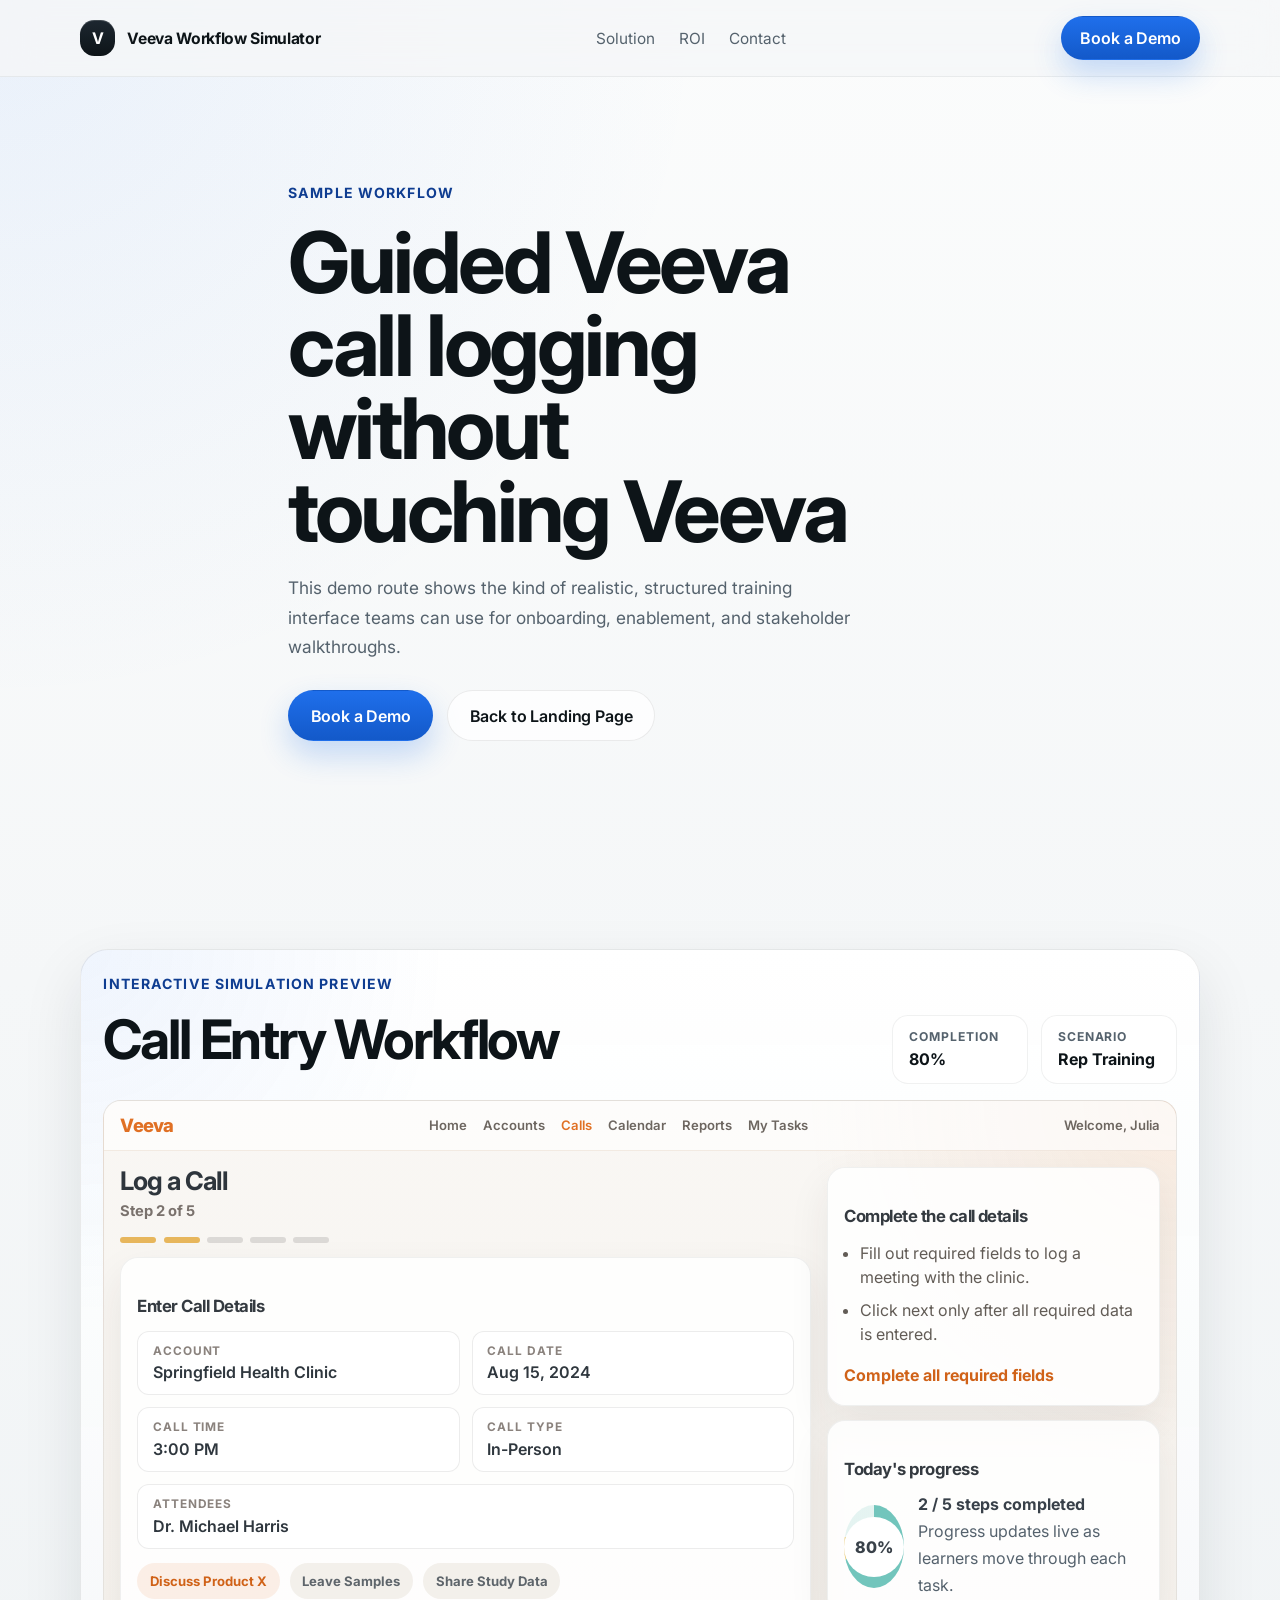
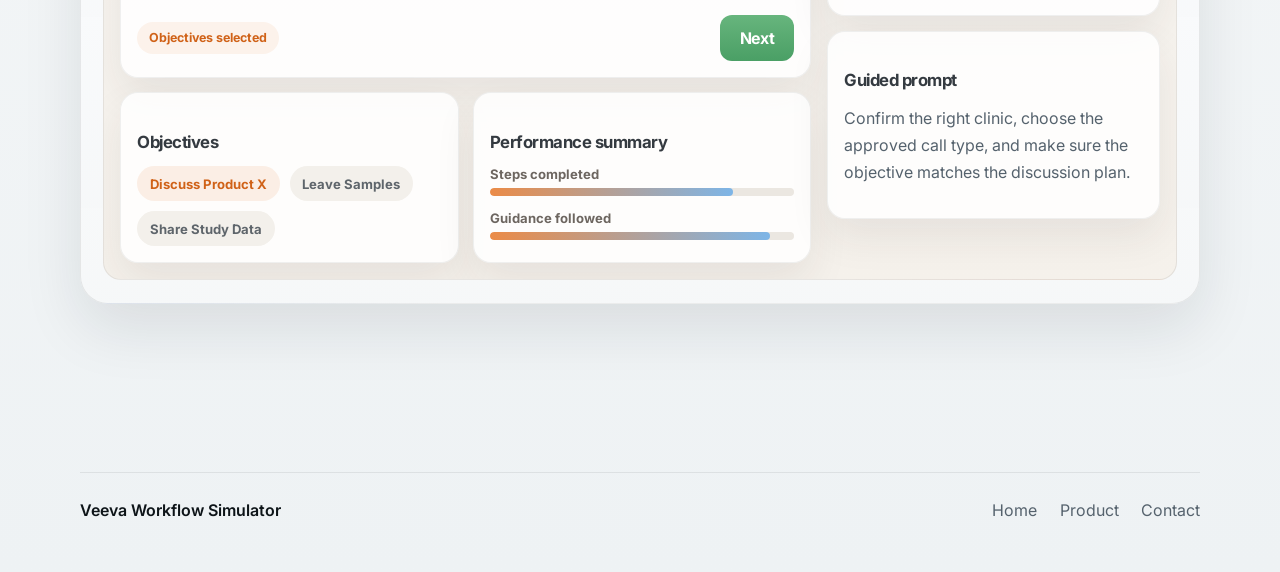
==== demo/index.html @ 6138406b "Demo" ====
<!DOCTYPE html>
<html lang="en">
  <head>
    <meta charset="UTF-8" />
    <meta name="viewport" content="width=device-width, initial-scale=1.0" />
    <title>Workflow Demo | Veeva Workflow Simulator</title>
    <meta
      name="description"
      content="Explore a sample Veeva workflow simulation for call logging and guided rep training."
    />
    <link rel="preconnect" href="https://fonts.googleapis.com" />
    <link rel="preconnect" href="https://fonts.gstatic.com" crossorigin />
    <link
      href="https://fonts.googleapis.com/css2?family=Inter:wght@400;500;600;700;800&display=swap"
      rel="stylesheet"
    />
    <link rel="stylesheet" href="../styles.css" />
  </head>
  <body class="demo-body">
    <div class="page-shell">
      <header class="site-header is-scrolled">
        <div class="container nav-row">
          <a class="brand" href="../index.html" aria-label="Back to Veeva Workflow Simulator">
            <span class="brand-mark">V</span>
            <span class="brand-text">Veeva Workflow Simulator</span>
          </a>

          <nav class="site-nav" aria-label="Primary">
            <a href="../index.html#solution">Solution</a>
            <a href="../index.html#roi">ROI</a>
            <a href="../index.html#final-cta">Contact</a>
          </nav>

          <a
            class="button button-primary button-small"
            href="https://calendly.com/justsaiingthings/30min"
            target="_blank"
            rel="noreferrer"
            >Book a Demo</a
          >
        </div>
      </header>

      <main class="demo-main">
        <section class="section demo-hero">
          <div class="container demo-hero-copy">
            <p class="eyebrow">Sample workflow</p>
            <h1>Guided Veeva call logging without touching Veeva</h1>
            <p class="hero-text">
              This demo route shows the kind of realistic, structured training interface
              teams can use for onboarding, enablement, and stakeholder walkthroughs.
            </p>
            <div class="hero-actions">
              <a
                class="button button-primary"
                href="https://calendly.com/justsaiingthings/30min"
                target="_blank"
                rel="noreferrer"
                >Book a Demo</a
              >
              <a class="button button-secondary" href="../index.html">Back to Landing Page</a>
            </div>
          </div>
        </section>

        <section class="section demo-stage-section">
          <div class="container">
            <div class="demo-stage-card">
              <div class="demo-stage-header">
                <div>
                  <p class="eyebrow">Interactive simulation preview</p>
                  <h2>Call Entry Workflow</h2>
                </div>
                <div class="demo-kpis">
                  <div>
                    <span>Completion</span>
                    <strong>80%</strong>
                  </div>
                  <div>
                    <span>Scenario</span>
                    <strong>Rep Training</strong>
                  </div>
                </div>
              </div>

              <div class="veeva-ui veeva-ui-full">
                <div class="veeva-shell">
                  <div class="veeva-topbar">
                    <div class="veeva-brand">Veeva</div>
                    <div class="veeva-nav">
                      <span>Home</span>
                      <span>Accounts</span>
                      <span class="active">Calls</span>
                      <span>Calendar</span>
                      <span>Reports</span>
                      <span>My Tasks</span>
                    </div>
                    <div class="veeva-user">Welcome, Julia</div>
                  </div>

                  <div class="veeva-body">
                    <div class="veeva-main">
                      <div class="veeva-workflow-head">
                        <div>
                          <h3>Log a Call</h3>
                          <p>Step 2 of 5</p>
                        </div>
                        <div class="veeva-stepbar" aria-hidden="true">
                          <span class="active"></span>
                          <span class="active"></span>
                          <span></span>
                          <span></span>
                          <span></span>
                        </div>
                      </div>

                      <div class="veeva-form-card">
                        <h4>Enter Call Details</h4>
                        <div class="veeva-form-grid">
                          <div class="veeva-field">
                            <label>Account</label>
                            <div>Springfield Health Clinic</div>
                          </div>
                          <div class="veeva-field">
                            <label>Call Date</label>
                            <div>Aug 15, 2024</div>
                          </div>
                          <div class="veeva-field">
                            <label>Call Time</label>
                            <div>3:00 PM</div>
                          </div>
                          <div class="veeva-field">
                            <label>Call Type</label>
                            <div>In-Person</div>
                          </div>
                          <div class="veeva-field veeva-field-wide">
                            <label>Attendees</label>
                            <div>Dr. Michael Harris</div>
                          </div>
                        </div>

                        <div class="veeva-objectives">
                          <span class="veeva-chip active">Discuss Product X</span>
                          <span class="veeva-chip">Leave Samples</span>
                          <span class="veeva-chip">Share Study Data</span>
                        </div>

                        <div class="veeva-form-actions">
                          <span class="veeva-tag">Objectives selected</span>
                          <button class="veeva-next-button" type="button">Next</button>
                        </div>
                      </div>

                      <div class="veeva-bottom-panels">
                        <div class="veeva-summary-card">
                          <h4>Objectives</h4>
                          <div class="veeva-chip-row">
                            <span class="veeva-chip active">Discuss Product X</span>
                            <span class="veeva-chip">Leave Samples</span>
                            <span class="veeva-chip">Share Study Data</span>
                          </div>
                        </div>
                        <div class="veeva-summary-card">
                          <h4>Performance summary</h4>
                          <div class="veeva-bars">
                            <div>
                              <span>Steps completed</span>
                              <i><b style="width: 80%"></b></i>
                            </div>
                            <div>
                              <span>Guidance followed</span>
                              <i><b style="width: 92%"></b></i>
                            </div>
                          </div>
                        </div>
                      </div>
                    </div>

                    <aside class="veeva-sidebar">
                      <div class="veeva-side-card">
                        <h4>Complete the call details</h4>
                        <ul>
                          <li>Fill out required fields to log a meeting with the clinic.</li>
                          <li>Click next only after all required data is entered.</li>
                        </ul>
                        <p class="veeva-alert">Complete all required fields</p>
                      </div>

                      <div class="veeva-side-card">
                        <h4>Today's progress</h4>
                        <div class="veeva-progress-ring">
                          <div class="veeva-ring"><span>80%</span></div>
                          <div class="veeva-progress-copy">
                            <strong>2 / 5 steps completed</strong>
                            <p>Progress updates live as learners move through each task.</p>
                          </div>
                        </div>
                      </div>

                      <div class="veeva-side-card">
                        <h4>Guided prompt</h4>
                        <p>
                          Confirm the right clinic, choose the approved call type, and
                          make sure the objective matches the discussion plan.
                        </p>
                      </div>
                    </aside>
                  </div>
                </div>
              </div>
            </div>
          </div>
        </section>
      </main>

      <footer class="site-footer">
        <div class="container footer-row">
          <p>Veeva Workflow Simulator</p>
          <div class="footer-links">
            <a href="../index.html">Home</a>
            <a href="../index.html#solution">Product</a>
            <a href="../index.html#final-cta">Contact</a>
          </div>
        </div>
      </footer>
    </div>

    <script src="../script.js"></script>
  </body>
</html>
---- styles.css ----
:root {
  --bg: #f5f7f8;
  --surface: rgba(255, 255, 255, 0.9);
  --surface-strong: #ffffff;
  --surface-dark: #101417;
  --text: #0d1418;
  --muted: #55626d;
  --border: rgba(13, 20, 24, 0.09);
  --border-strong: rgba(13, 20, 24, 0.16);
  --accent: #1f6feb;
  --accent-soft: rgba(31, 111, 235, 0.12);
  --accent-deep: #0f3d91;
  --success-soft: rgba(18, 128, 92, 0.12);
  --shadow-lg: 0 24px 60px rgba(18, 29, 37, 0.10);
  --shadow-md: 0 16px 40px rgba(18, 29, 37, 0.08);
  --radius-xl: 32px;
  --radius-lg: 24px;
  --radius-md: 18px;
  --radius-sm: 14px;
  --container: 1120px;
}

*,
*::before,
*::after {
  box-sizing: border-box;
}

html {
  scroll-behavior: smooth;
}

body {
  margin: 0;
  font-family: "Inter", system-ui, -apple-system, BlinkMacSystemFont, "Segoe UI", sans-serif;
  background:
    radial-gradient(circle at top left, rgba(31, 111, 235, 0.08), transparent 28%),
    linear-gradient(180deg, #fbfcfc 0%, var(--bg) 45%, #eef2f4 100%);
  color: var(--text);
}

a {
  color: inherit;
  text-decoration: none;
}

a:focus-visible,
button:focus-visible {
  outline: 3px solid rgba(31, 111, 235, 0.28);
  outline-offset: 3px;
}

img {
  max-width: 100%;
}

button,
a,
input,
textarea,
select {
  font: inherit;
}

.page-shell {
  min-height: 100vh;
}

.container {
  width: min(calc(100% - 1.5rem), var(--container));
  margin: 0 auto;
}

.narrow {
  width: min(calc(100% - 1.5rem), 860px);
}

.section {
  padding: 4.25rem 0;
}

.section-muted {
  background: rgba(255, 255, 255, 0.52);
  border-top: 1px solid rgba(255, 255, 255, 0.72);
  border-bottom: 1px solid rgba(13, 20, 24, 0.04);
}

.section-accent {
  position: relative;
}

.section-accent::before {
  content: "";
  position: absolute;
  inset: 1.5rem auto auto 50%;
  width: min(90vw, 1160px);
  height: calc(100% - 3rem);
  transform: translateX(-50%);
  border-radius: 36px;
  background: linear-gradient(180deg, rgba(255, 255, 255, 0.94), rgba(242, 247, 252, 0.88));
  border: 1px solid rgba(13, 20, 24, 0.05);
  box-shadow: var(--shadow-md);
  z-index: 0;
}

.section-accent .container {
  position: relative;
  z-index: 1;
}

.site-header {
  position: sticky;
  top: 0;
  z-index: 10;
  backdrop-filter: blur(18px);
  background: rgba(245, 247, 248, 0.78);
  border-bottom: 1px solid rgba(13, 20, 24, 0.06);
}

.site-header.is-scrolled {
  background: rgba(255, 255, 255, 0.92);
  box-shadow: 0 8px 30px rgba(18, 29, 37, 0.05);
}

.nav-row {
  display: flex;
  align-items: center;
  justify-content: space-between;
  gap: 0.75rem;
  min-height: 68px;
}

.brand {
  display: inline-flex;
  align-items: center;
  gap: 0.75rem;
  font-weight: 700;
  letter-spacing: -0.02em;
}

.brand-mark {
  display: grid;
  place-items: center;
  width: 2.2rem;
  height: 2.2rem;
  border-radius: 0.9rem;
  background: linear-gradient(180deg, #1d2730, #0d1418);
  color: #fff;
  box-shadow: inset 0 1px 0 rgba(255, 255, 255, 0.16);
}

.brand-text {
  font-size: 0.9rem;
}

.site-nav {
  display: none;
  align-items: center;
  gap: 1.5rem;
  color: var(--muted);
  font-size: 0.96rem;
}

.site-nav a:hover,
.footer-links a:hover {
  color: var(--text);
}

.button {
  display: inline-flex;
  align-items: center;
  justify-content: center;
  min-height: 3rem;
  width: 100%;
  padding: 0.9rem 1.35rem;
  border-radius: 999px;
  border: 1px solid transparent;
  font-weight: 600;
  letter-spacing: -0.01em;
  transition:
    transform 180ms ease,
    box-shadow 180ms ease,
    border-color 180ms ease,
    background-color 180ms ease;
}

.button:hover {
  transform: translateY(-1px);
}

.button-primary {
  background: linear-gradient(180deg, var(--accent), #1359c9);
  color: #fff;
  box-shadow: 0 14px 30px rgba(31, 111, 235, 0.24);
}

.button-primary:hover {
  box-shadow: 0 18px 34px rgba(31, 111, 235, 0.28);
}

.button-secondary {
  background: rgba(255, 255, 255, 0.72);
  color: var(--text);
  border-color: rgba(13, 20, 24, 0.08);
}

.button-secondary:hover {
  background: rgba(255, 255, 255, 0.96);
  border-color: rgba(13, 20, 24, 0.14);
}

.button-small {
  width: auto;
  min-height: 2.65rem;
  padding: 0.7rem 1.15rem;
}

.hero {
  padding-top: 2.5rem;
  overflow: hidden;
}

.hero-grid {
  display: grid;
  gap: 1.8rem;
  align-items: center;
}

.eyebrow {
  margin: 0 0 1rem;
  color: var(--accent-deep);
  font-size: 0.88rem;
  font-weight: 700;
  letter-spacing: 0.08em;
  text-transform: uppercase;
}

h1,
h2,
h3,
p {
  margin-top: 0;
}

h1,
h2,
h3 {
  letter-spacing: -0.04em;
}

h1 {
  margin-bottom: 1.25rem;
  font-size: clamp(2.3rem, 10vw, 5.3rem);
  line-height: 0.98;
  max-width: 11ch;
}

h2 {
  margin-bottom: 1rem;
  font-size: clamp(1.8rem, 8vw, 3.4rem);
  line-height: 1.02;
}

h3 {
  margin-bottom: 0.75rem;
  font-size: 1.2rem;
  line-height: 1.1;
}

p {
  color: var(--muted);
  line-height: 1.7;
}

.hero-text {
  max-width: 36rem;
  margin-bottom: 1.5rem;
  font-size: 1rem;
}

.hero-actions {
  display: flex;
  flex-direction: column;
  gap: 0.85rem;
}

.hero-meta {
  display: flex;
  flex-wrap: wrap;
  gap: 0.65rem;
  margin-top: 1.2rem;
}

.hero-meta span {
  display: inline-flex;
  align-items: center;
  gap: 0.4rem;
  padding: 0.5rem 0.8rem;
  border-radius: 999px;
  background: rgba(255, 255, 255, 0.7);
  border: 1px solid rgba(13, 20, 24, 0.06);
  color: var(--text);
  font-size: 0.86rem;
  font-weight: 500;
}

.hero-panel {
  position: relative;
}

.hero-panel::before {
  content: "";
  position: absolute;
  inset: auto -12% -12% auto;
  width: 60%;
  height: 48%;
  border-radius: 50%;
  background: rgba(31, 111, 235, 0.08);
  filter: blur(20px);
}

.hero-product-frame {
  position: relative;
  padding: 0.7rem;
  border-radius: 22px;
  background: rgba(255, 255, 255, 0.88);
  border: 1px solid rgba(255, 255, 255, 0.9);
  box-shadow: var(--shadow-lg);
}

.hero-shot-badge {
  position: absolute;
  top: 1rem;
  left: 1rem;
  z-index: 1;
  display: inline-flex;
  align-items: center;
  min-height: 2.2rem;
  max-width: calc(100% - 2rem);
  padding: 0.4rem 0.75rem;
  border-radius: 999px;
  background: rgba(255, 255, 255, 0.92);
  border: 1px solid rgba(13, 20, 24, 0.08);
  color: var(--text);
  font-size: 0.76rem;
  font-weight: 700;
  letter-spacing: -0.01em;
  box-shadow: 0 10px 24px rgba(18, 29, 37, 0.10);
}

.hero-shot-caption,
.feature-card,
.use-case-card,
.step-card,
.trust-panel,
.problem-panel,
.final-cta-card {
  background: var(--surface);
  border: 1px solid var(--border);
  box-shadow: var(--shadow-md);
}

.veeva-ui {
  position: relative;
  border-radius: 18px;
  overflow: hidden;
  border: 1px solid rgba(13, 20, 24, 0.08);
  background:
    radial-gradient(circle at top right, rgba(236, 121, 42, 0.10), transparent 28%),
    linear-gradient(180deg, #f9f7f4 0%, #f5f1eb 100%);
}

.veeva-shell {
  min-height: 100%;
}

.veeva-topbar {
  display: flex;
  align-items: center;
  justify-content: space-between;
  gap: 0.8rem;
  padding: 0.85rem 1rem;
  border-bottom: 1px solid rgba(190, 148, 110, 0.18);
  background: rgba(255, 255, 255, 0.65);
}

.veeva-brand {
  color: #e07024;
  font-weight: 800;
  font-size: 1.15rem;
  letter-spacing: -0.04em;
}

.veeva-nav {
  display: none;
  align-items: center;
  gap: 1rem;
  color: #6d6660;
  font-size: 0.82rem;
  font-weight: 600;
}

.veeva-nav span.active {
  color: #e07024;
}

.veeva-user {
  color: #6d6660;
  font-size: 0.82rem;
  font-weight: 600;
  white-space: nowrap;
}

.veeva-body {
  display: grid;
  gap: 1rem;
  padding: 1rem;
}

.veeva-workflow-head {
  display: flex;
  flex-direction: column;
  gap: 0.8rem;
  margin-bottom: 0.9rem;
}

.veeva-workflow-head h3 {
  margin-bottom: 0.25rem;
  color: #2e353c;
  font-size: 1.6rem;
}

.veeva-workflow-head p {
  margin: 0;
  color: #7a726d;
  font-size: 0.92rem;
  font-weight: 700;
}

.veeva-stepbar {
  display: flex;
  gap: 0.45rem;
}

.veeva-stepbar span {
  width: 2.25rem;
  height: 0.35rem;
  border-radius: 999px;
  background: rgba(88, 87, 84, 0.18);
}

.veeva-stepbar span.active {
  background: #e7b65c;
}

.veeva-form-card,
.veeva-side-card,
.veeva-summary-card {
  border-radius: 18px;
  border: 1px solid rgba(13, 20, 24, 0.06);
  background: rgba(255, 255, 255, 0.84);
  box-shadow: 0 18px 40px rgba(50, 42, 34, 0.08);
}

.veeva-form-card {
  padding: 1rem;
}

.veeva-form-card h4,
.veeva-side-card h4,
.veeva-summary-card h4 {
  margin-bottom: 0.9rem;
  color: #343a40;
  font-size: 1.05rem;
  letter-spacing: -0.03em;
}

.veeva-form-grid {
  display: grid;
  gap: 0.75rem;
}

.veeva-field {
  padding: 0.75rem 0.9rem;
  border-radius: 12px;
  border: 1px solid rgba(13, 20, 24, 0.08);
  background: rgba(255, 255, 255, 0.88);
}

.veeva-field label {
  display: block;
  margin-bottom: 0.3rem;
  color: #8a827d;
  font-size: 0.74rem;
  font-weight: 700;
  text-transform: uppercase;
  letter-spacing: 0.08em;
}

.veeva-field div {
  color: #2f373e;
  font-weight: 600;
}

.veeva-objectives,
.veeva-chip-row {
  display: flex;
  flex-wrap: wrap;
  gap: 0.6rem;
  margin-top: 0.9rem;
}

.veeva-chip {
  display: inline-flex;
  align-items: center;
  min-height: 2.2rem;
  padding: 0.45rem 0.8rem;
  border-radius: 999px;
  background: #f3f0eb;
  color: #5e656b;
  font-size: 0.82rem;
  font-weight: 700;
}

.veeva-chip.active {
  background: rgba(224, 112, 36, 0.10);
  color: #d06218;
}

.veeva-form-actions {
  display: flex;
  flex-direction: column;
  gap: 0.8rem;
  margin-top: 1rem;
}

.veeva-tag {
  display: inline-flex;
  align-items: center;
  min-height: 2rem;
  width: fit-content;
  padding: 0.4rem 0.75rem;
  border-radius: 999px;
  background: rgba(224, 112, 36, 0.08);
  color: #d06218;
  font-size: 0.78rem;
  font-weight: 700;
}

.veeva-next-button {
  min-height: 2.9rem;
  padding: 0.8rem 1.2rem;
  border: 0;
  border-radius: 12px;
  background: linear-gradient(180deg, #67b57d, #4a9f65);
  color: #fff;
  font-weight: 700;
  letter-spacing: -0.01em;
  cursor: pointer;
}

.veeva-sidebar {
  display: grid;
  gap: 0.9rem;
}

.veeva-side-card {
  padding: 1rem;
}

.veeva-side-card ul {
  margin: 0 0 1rem 1rem;
  padding: 0;
  color: #625c56;
}

.veeva-side-card li {
  margin-bottom: 0.55rem;
  line-height: 1.5;
}

.veeva-alert {
  margin: 0;
  color: #d06218;
  font-weight: 700;
}

.veeva-progress-ring {
  display: flex;
  flex-direction: column;
  gap: 0.9rem;
  align-items: flex-start;
}

.veeva-ring {
  display: grid;
  place-items: center;
  width: 5.2rem;
  height: 5.2rem;
  border-radius: 50%;
  background:
    conic-gradient(#72c5bc 0 68%, #e7c975 68% 80%, rgba(114, 197, 188, 0.18) 80% 100%);
}

.veeva-ring span {
  display: grid;
  place-items: center;
  width: 3.75rem;
  height: 3.75rem;
  border-radius: 50%;
  background: #fff;
  color: #394149;
  font-weight: 800;
}

.veeva-progress-copy strong {
  display: block;
  margin-bottom: 0.25rem;
  color: #384049;
}

.veeva-progress-copy p {
  margin: 0;
}

.veeva-bottom-panels {
  display: grid;
  gap: 0.9rem;
  margin-top: 0.9rem;
}

.veeva-summary-card {
  padding: 1rem;
}

.veeva-bars {
  display: grid;
  gap: 0.9rem;
}

.veeva-bars span {
  display: block;
  margin-bottom: 0.35rem;
  color: #6d6660;
  font-size: 0.82rem;
  font-weight: 700;
}

.veeva-bars i {
  display: block;
  height: 0.5rem;
  border-radius: 999px;
  background: #ebe7e1;
  overflow: hidden;
}

.veeva-bars b {
  display: block;
  height: 100%;
  border-radius: inherit;
  background: linear-gradient(90deg, #eb8b47, #7db5e7);
}

.veeva-ui-compact .veeva-topbar {
  padding: 0.7rem 0.85rem;
}

.veeva-ui-compact .veeva-brand {
  font-size: 1rem;
}

.veeva-ui-compact .veeva-user {
  font-size: 0.74rem;
}

.veeva-ui-compact .veeva-body {
  padding: 0.8rem;
}

.veeva-ui-compact .veeva-workflow-head h3 {
  font-size: 1.25rem;
}

.veeva-ui-compact .veeva-workflow-head p,
.veeva-ui-compact .veeva-field div,
.veeva-ui-compact .veeva-side-card li,
.veeva-ui-compact .veeva-side-card p,
.veeva-ui-compact .veeva-progress-copy p {
  font-size: 0.82rem;
}

.veeva-ui-compact .veeva-form-card,
.veeva-ui-compact .veeva-side-card {
  padding: 0.85rem;
}

.veeva-ui-compact .veeva-form-card h4,
.veeva-ui-compact .veeva-side-card h4 {
  font-size: 0.95rem;
}

.demo-body {
  min-height: 100vh;
}

.demo-main {
  padding-bottom: 2rem;
}

.demo-hero {
  padding-bottom: 1rem;
}

.demo-hero-copy {
  max-width: 44rem;
}

.demo-stage-section {
  padding-top: 1rem;
}

.demo-stage-card {
  padding: 1rem;
  border-radius: 28px;
  border: 1px solid rgba(13, 20, 24, 0.08);
  background:
    radial-gradient(circle at top left, rgba(31, 111, 235, 0.07), transparent 25%),
    linear-gradient(180deg, rgba(255, 255, 255, 0.92), rgba(246, 248, 249, 0.9));
  box-shadow: var(--shadow-lg);
}

.demo-stage-header {
  display: flex;
  flex-direction: column;
  gap: 1rem;
  margin-bottom: 1rem;
}

.demo-kpis {
  display: flex;
  flex-wrap: wrap;
  gap: 0.8rem;
}

.demo-kpis div {
  min-width: 8.5rem;
  padding: 0.85rem 1rem;
  border-radius: 16px;
  background: rgba(255, 255, 255, 0.76);
  border: 1px solid rgba(13, 20, 24, 0.06);
}

.demo-kpis span {
  display: block;
  margin-bottom: 0.3rem;
  color: var(--muted);
  font-size: 0.76rem;
  font-weight: 700;
  text-transform: uppercase;
  letter-spacing: 0.08em;
}

.demo-kpis strong {
  color: var(--text);
  font-size: 1rem;
}

.hero-shot-caption {
  display: flex;
  flex-direction: column;
  align-items: flex-start;
  justify-content: space-between;
  gap: 0.8rem;
  margin-top: 0.8rem;
  padding: 0.9rem 1rem;
  border-radius: 18px;
}

.status-badge {
  padding: 0.5rem 0.8rem;
  border-radius: 999px;
  background: var(--success-soft);
  color: #0d6a4c;
  font-size: 0.88rem;
  font-weight: 700;
}

.hero-shot-caption > div > span {
  display: block;
  margin-bottom: 0.3rem;
  color: var(--muted);
  font-size: 0.82rem;
  font-weight: 700;
  letter-spacing: 0.08em;
  text-transform: uppercase;
}

.hero-shot-caption > div > strong {
  display: block;
  letter-spacing: -0.03em;
  color: var(--text);
}

.section-heading {
  max-width: 44rem;
  margin-bottom: 1.6rem;
}

.section-heading.align-left {
  margin-bottom: 0;
}

.bullet-list {
  margin: 0;
  padding-left: 1.2rem;
  color: var(--text);
}

.bullet-list li {
  margin-bottom: 0.9rem;
  padding-left: 0.2rem;
  line-height: 1.6;
}

.problem-panel {
  padding: 1.35rem;
  border-radius: var(--radius-lg);
}

.problem-statement {
  margin: 1.5rem 0 0;
  color: var(--text);
  font-size: 1.25rem;
  font-weight: 800;
  letter-spacing: -0.03em;
}

.feature-grid,
.use-case-grid,
.steps-grid {
  display: grid;
  gap: 1rem;
}

.feature-card,
.use-case-card,
.step-card {
  padding: 1.2rem;
  border-radius: var(--radius-lg);
  transition:
    transform 180ms ease,
    box-shadow 180ms ease,
    border-color 180ms ease;
}

.feature-card:hover,
.use-case-card:hover,
.step-card:hover {
  transform: translateY(-3px);
  border-color: var(--border-strong);
  box-shadow: 0 20px 44px rgba(18, 29, 37, 0.11);
}

.feature-icon,
.step-icon {
  display: inline-grid;
  place-items: center;
  width: 2.7rem;
  height: 2.7rem;
  margin-bottom: 1rem;
  border-radius: 0.95rem;
  background: var(--accent-soft);
  color: var(--accent-deep);
  font-weight: 800;
}

.comparison-table-wrapper {
  overflow: hidden;
  border-radius: var(--radius-xl);
  border: 1px solid var(--border);
  background: rgba(255, 255, 255, 0.88);
  box-shadow: var(--shadow-md);
}

.comparison-table {
  width: 100%;
  border-collapse: separate;
  border-spacing: 0;
  min-width: 0;
}

.comparison-table th,
.comparison-table td {
  padding: 1.25rem 1.4rem;
  text-align: left;
  border-bottom: 1px solid rgba(13, 20, 24, 0.08);
  vertical-align: top;
}

.comparison-table thead th {
  background: rgba(245, 247, 248, 0.92);
  color: var(--text);
  font-size: 0.9rem;
  text-transform: uppercase;
  letter-spacing: 0.08em;
}

.comparison-table tbody th {
  color: var(--text);
  width: 22%;
}

.comparison-table tbody tr:last-child th,
.comparison-table tbody tr:last-child td {
  border-bottom: 0;
}

.comparison-table td:last-child {
  color: var(--accent-deep);
  font-weight: 600;
}

.trust-grid {
  display: grid;
  gap: 1.6rem;
  align-items: start;
}

.trust-panel {
  display: grid;
  gap: 1rem;
  padding: 1rem;
  border-radius: var(--radius-xl);
}

.trust-item {
  padding: 1rem;
  border-radius: var(--radius-md);
  background: rgba(255, 255, 255, 0.82);
  border: 1px solid rgba(13, 20, 24, 0.06);
}

.trust-item h3,
.use-case-card h3,
.step-card h3,
.feature-card h3 {
  margin-bottom: 0.65rem;
}

.final-cta {
  padding-top: 2rem;
}

.final-cta-card {
  padding: 1.6rem;
  border-radius: calc(var(--radius-xl) + 4px);
  text-align: center;
  background:
    linear-gradient(180deg, rgba(255, 255, 255, 0.96), rgba(245, 249, 252, 0.92)),
    var(--surface);
}

.final-cta-card h2 {
  max-width: 13ch;
  margin-right: auto;
  margin-left: auto;
}

.final-cta-card p {
  max-width: 42rem;
  margin-right: auto;
  margin-left: auto;
}

.final-cta-card .hero-actions {
  justify-content: center;
  margin-top: 1.7rem;
}

.site-footer {
  padding: 2rem 0 3rem;
}

.footer-row {
  display: flex;
  flex-direction: column;
  gap: 1rem;
  padding-top: 1.5rem;
  border-top: 1px solid rgba(13, 20, 24, 0.08);
}

.footer-row p {
  margin: 0;
  color: var(--text);
  font-weight: 600;
}

.footer-links {
  display: flex;
  flex-wrap: wrap;
  gap: 1rem 1.4rem;
  color: var(--muted);
}

[data-reveal] {
  opacity: 0;
  transform: translateY(20px);
  transition:
    opacity 540ms ease,
    transform 540ms ease;
}

[data-reveal].is-visible {
  opacity: 1;
  transform: translateY(0);
}

@media (min-width: 700px) {
  .container {
    width: min(calc(100% - 2rem), var(--container));
  }

  .narrow {
    width: min(calc(100% - 2rem), 860px);
  }

  .section {
    padding: 6.5rem 0;
  }

  .nav-row {
    min-height: 76px;
    gap: 1rem;
  }

  .brand-text {
    font-size: 0.98rem;
  }

  .button {
    width: auto;
  }

  .hero {
    padding-top: 4rem;
  }

  .hero-grid {
    gap: 2.5rem;
  }

  .hero-text {
    margin-bottom: 1.8rem;
    font-size: 1.08rem;
  }

  .hero-actions {
    flex-direction: row;
    flex-wrap: wrap;
  }

  .hero-meta {
    gap: 0.9rem;
    margin-top: 1.5rem;
  }

  .hero-meta span {
    padding: 0.55rem 0.85rem;
    font-size: 0.92rem;
  }

  .hero-product-frame {
    padding: 1rem;
    border-radius: var(--radius-xl);
  }

  .hero-shot-badge {
    top: 1.4rem;
    left: 1.4rem;
    max-width: none;
    padding: 0.45rem 0.85rem;
    font-size: 0.82rem;
  }

  .hero-shot-caption {
    flex-direction: row;
    align-items: center;
    gap: 1rem;
    margin-top: 1rem;
    padding: 1rem 1.1rem;
    border-radius: var(--radius-lg);
  }

  .section-heading {
    margin-bottom: 2.2rem;
  }

  .problem-panel {
    padding: 2rem;
  }

  .feature-card,
  .use-case-card,
  .step-card {
    padding: 1.5rem;
  }

  .trust-panel {
    padding: 1.2rem;
  }

  .trust-item {
    padding: 1.15rem;
  }

  .final-cta-card {
    padding: 2.4rem;
  }

  .feature-grid,
  .steps-grid {
    grid-template-columns: repeat(2, minmax(0, 1fr));
  }

  .veeva-nav {
    display: inline-flex;
  }

  .veeva-form-grid {
    grid-template-columns: repeat(2, minmax(0, 1fr));
  }

  .veeva-field-wide {
    grid-column: 1 / -1;
  }

  .veeva-form-actions {
    flex-direction: row;
    align-items: center;
    justify-content: space-between;
  }

  .veeva-progress-ring {
    flex-direction: row;
    align-items: center;
  }

  .veeva-bottom-panels {
    grid-template-columns: repeat(2, minmax(0, 1fr));
  }

  .demo-stage-card {
    padding: 1.4rem;
  }

  .demo-stage-header {
    flex-direction: row;
    align-items: end;
    justify-content: space-between;
  }

  .use-case-grid {
    grid-template-columns: repeat(3, minmax(0, 1fr));
  }

  .trust-grid {
    grid-template-columns: minmax(0, 0.95fr) minmax(0, 1.05fr);
  }

  .footer-row {
    flex-direction: row;
    align-items: center;
    justify-content: space-between;
  }
}

@media (max-width: 699px) {
  .site-header .button-small {
    display: none;
  }

  .hero-copy,
  .section-heading,
  .final-cta-card {
    text-align: left;
  }

  .comparison-table thead {
    display: none;
  }

  .comparison-table,
  .comparison-table tbody,
  .comparison-table tr,
  .comparison-table th,
  .comparison-table td {
    display: block;
    width: 100%;
  }

  .comparison-table tbody {
    padding: 0.8rem;
  }

  .comparison-table tr {
    margin-bottom: 0.8rem;
    padding: 1rem;
    border-radius: 18px;
    background: rgba(255, 255, 255, 0.76);
    border: 1px solid rgba(13, 20, 24, 0.06);
  }

  .comparison-table tr:last-child {
    margin-bottom: 0;
  }

  .comparison-table th,
  .comparison-table td {
    padding: 0;
    border-bottom: 0;
  }

  .comparison-table tbody th {
    width: 100%;
    margin-bottom: 0.9rem;
    font-size: 1rem;
  }

  .comparison-table td + td {
    margin-top: 0.9rem;
  }

  .comparison-table td::before {
    content: attr(data-label);
    display: block;
    margin-bottom: 0.28rem;
    color: var(--muted);
    font-size: 0.76rem;
    font-weight: 700;
    letter-spacing: 0.08em;
    text-transform: uppercase;
  }

  .final-cta-card .hero-actions {
    justify-content: stretch;
  }

  .veeva-user {
    display: none;
  }
}

@media (min-width: 920px) {
  .site-nav {
    display: inline-flex;
  }

  .hero-grid {
    grid-template-columns: minmax(0, 1fr) minmax(420px, 0.92fr);
    gap: 3rem;
  }

  .veeva-body {
    grid-template-columns: minmax(0, 1.35fr) minmax(280px, 0.65fr);
    align-items: start;
  }

  .feature-grid {
    grid-template-columns: repeat(4, minmax(0, 1fr));
  }

  .steps-grid {
    grid-template-columns: repeat(3, minmax(0, 1fr));
  }
}

@media (prefers-reduced-motion: reduce) {
  html {
    scroll-behavior: auto;
  }

  *,
  *::before,
  *::after {
    animation-duration: 0.01ms !important;
    animation-iteration-count: 1 !important;
    transition-duration: 0.01ms !important;
    scroll-behavior: auto !important;
  }

  [data-reveal] {
    opacity: 1;
    transform: none;
  }
}
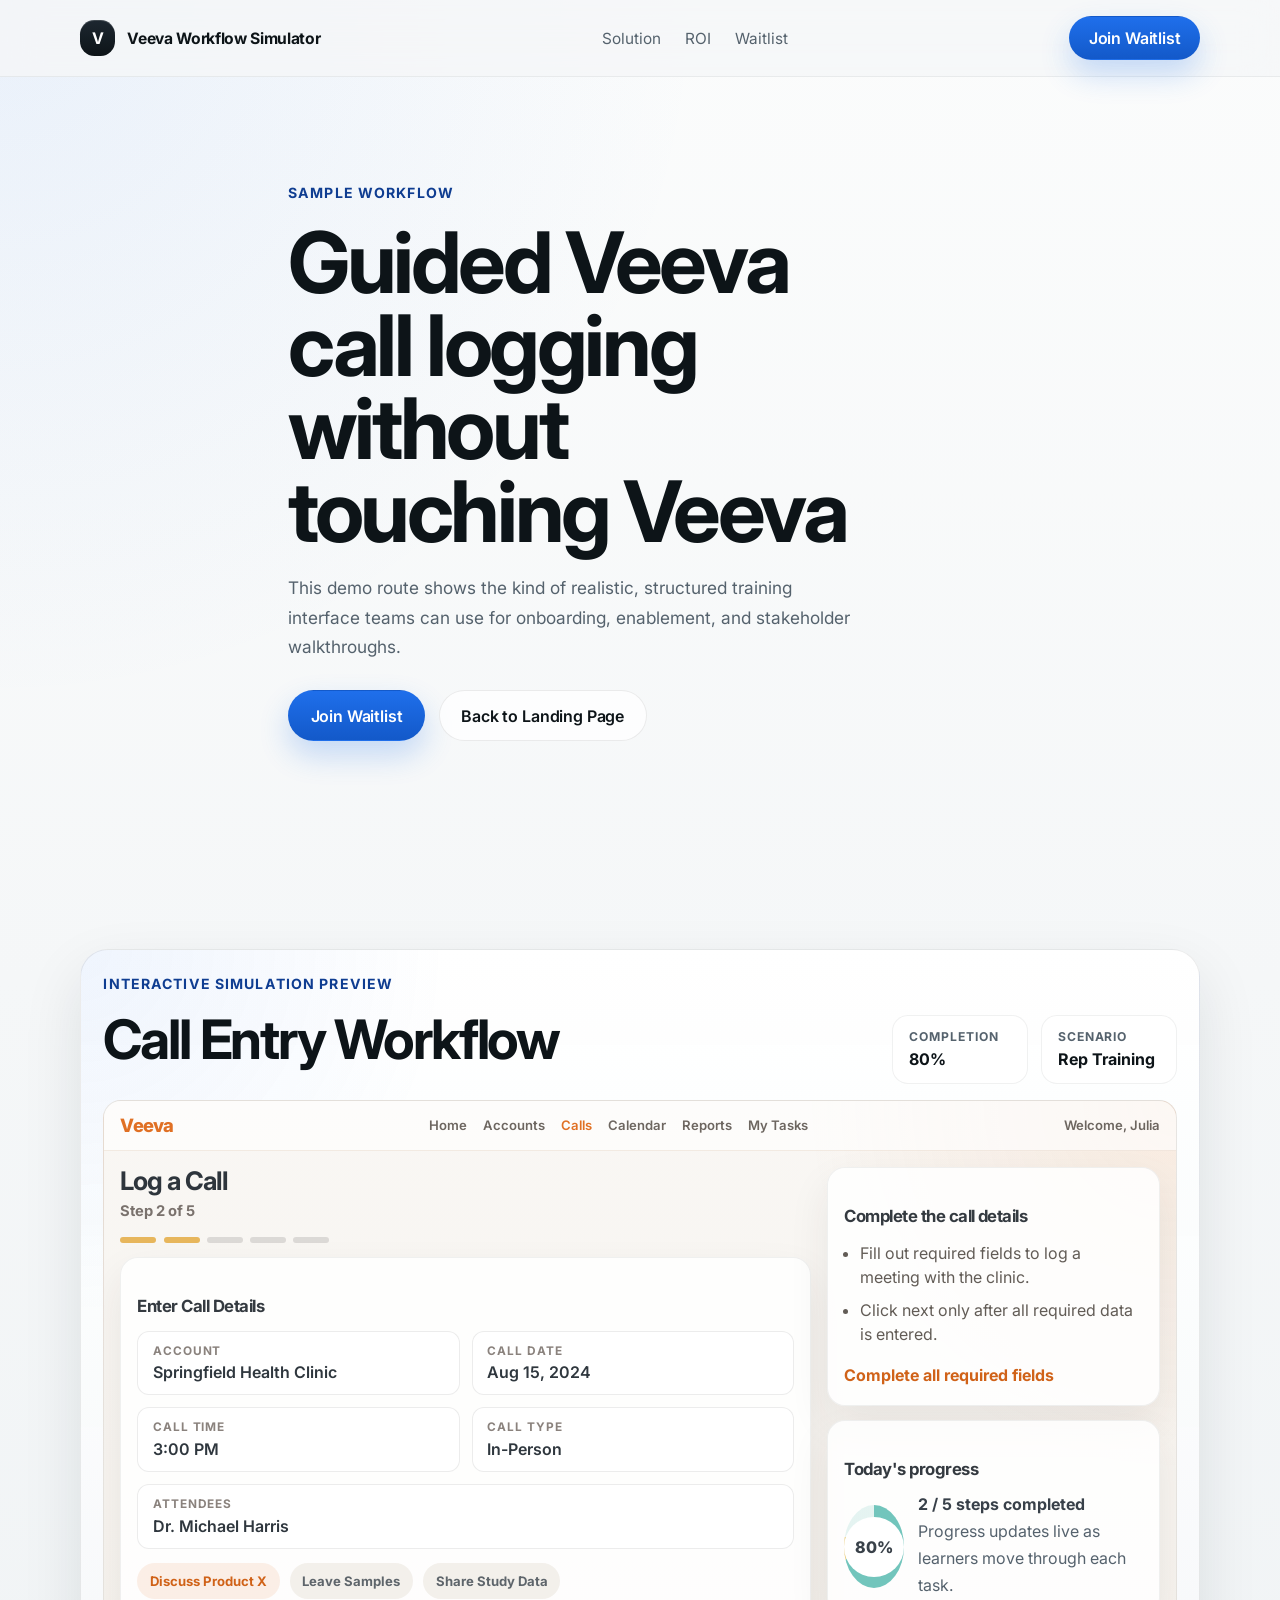
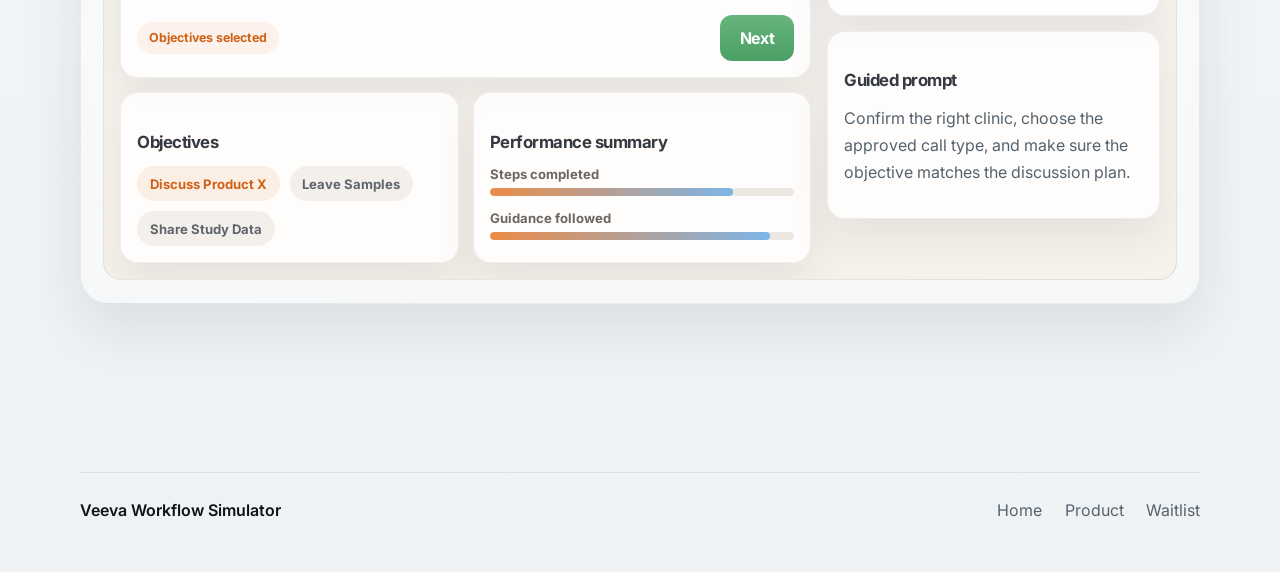
==== commit d30af7b9: "Interest form" ====
--- a/demo/index.html
+++ b/demo/index.html
@@ -28,15 +28,11 @@
           <nav class="site-nav" aria-label="Primary">
             <a href="../index.html#solution">Solution</a>
             <a href="../index.html#roi">ROI</a>
-            <a href="../index.html#final-cta">Contact</a>
+            <a href="../index.html#waitlist">Waitlist</a>
           </nav>
 
-          <a
-            class="button button-primary button-small"
-            href="https://calendly.com/justsaiingthings/30min"
-            target="_blank"
-            rel="noreferrer"
-            >Book a Demo</a
+          <a class="button button-primary button-small" href="../index.html#waitlist"
+            >Join Waitlist</a
           >
         </div>
       </header>
@@ -51,13 +47,7 @@
               teams can use for onboarding, enablement, and stakeholder walkthroughs.
             </p>
             <div class="hero-actions">
-              <a
-                class="button button-primary"
-                href="https://calendly.com/justsaiingthings/30min"
-                target="_blank"
-                rel="noreferrer"
-                >Book a Demo</a
-              >
+              <a class="button button-primary" href="../index.html#waitlist">Join Waitlist</a>
               <a class="button button-secondary" href="../index.html">Back to Landing Page</a>
             </div>
           </div>
@@ -219,7 +209,7 @@
           <div class="footer-links">
             <a href="../index.html">Home</a>
             <a href="../index.html#solution">Product</a>
-            <a href="../index.html#final-cta">Contact</a>
+            <a href="../index.html#waitlist">Waitlist</a>
           </div>
         </div>
       </footer>
--- a/styles.css
+++ b/styles.css
@@ -677,6 +677,10 @@
   padding: 0.8rem;
 }
 
+.veeva-ui-compact .veeva-sidebar {
+  display: none;
+}
+
 .veeva-ui-compact .veeva-workflow-head h3 {
   font-size: 1.25rem;
 }
@@ -977,6 +981,132 @@
   margin-top: 1.7rem;
 }
 
+.waitlist-shell {
+  display: grid;
+  gap: 1rem;
+  margin-top: 2rem;
+  text-align: left;
+}
+
+.waitlist-copy,
+.interest-form {
+  padding: 1.2rem;
+  border-radius: 22px;
+  border: 1px solid rgba(13, 20, 24, 0.08);
+  background: rgba(255, 255, 255, 0.82);
+  box-shadow: var(--shadow-md);
+}
+
+.waitlist-pill {
+  display: inline-flex;
+  align-items: center;
+  min-height: 2rem;
+  margin-bottom: 1rem;
+  padding: 0.35rem 0.75rem;
+  border-radius: 999px;
+  background: rgba(31, 111, 235, 0.10);
+  color: var(--accent-deep);
+  font-size: 0.78rem;
+  font-weight: 700;
+  letter-spacing: 0.04em;
+  text-transform: uppercase;
+}
+
+.waitlist-copy h3 {
+  margin-bottom: 0.7rem;
+}
+
+.waitlist-points {
+  margin: 1rem 0 0;
+  padding-left: 1.1rem;
+  color: var(--text);
+}
+
+.waitlist-points li {
+  margin-bottom: 0.6rem;
+  line-height: 1.5;
+}
+
+.interest-form {
+  display: grid;
+  gap: 0.95rem;
+}
+
+.form-field {
+  display: grid;
+  gap: 0.45rem;
+}
+
+.form-field label {
+  color: var(--text);
+  font-size: 0.9rem;
+  font-weight: 600;
+}
+
+.form-field input,
+.form-field textarea {
+  width: 100%;
+  padding: 0.95rem 1rem;
+  border: 1px solid rgba(13, 20, 24, 0.12);
+  border-radius: 16px;
+  background: rgba(255, 255, 255, 0.92);
+  color: var(--text);
+  transition:
+    border-color 180ms ease,
+    box-shadow 180ms ease,
+    background-color 180ms ease;
+}
+
+.form-field input::placeholder,
+.form-field textarea::placeholder {
+  color: #88949d;
+}
+
+.form-field input:focus,
+.form-field textarea:focus {
+  outline: none;
+  border-color: rgba(31, 111, 235, 0.42);
+  box-shadow: 0 0 0 4px rgba(31, 111, 235, 0.10);
+  background: #fff;
+}
+
+.form-field textarea {
+  min-height: 7.5rem;
+  resize: vertical;
+}
+
+.interest-form-actions {
+  display: flex;
+  flex-direction: column;
+  gap: 0.75rem;
+}
+
+.form-note,
+.form-success {
+  margin: 0;
+  font-size: 0.9rem;
+}
+
+.form-note {
+  color: var(--muted);
+}
+
+.form-success {
+  padding: 0.85rem 1rem;
+  border-radius: 14px;
+  background: rgba(18, 128, 92, 0.10);
+  color: #0d6a4c;
+  font-weight: 600;
+}
+
+.hidden-frame {
+  width: 0;
+  height: 0;
+  border: 0;
+  position: absolute;
+  visibility: hidden;
+}
+
 .site-footer {
   padding: 2rem 0 3rem;
 }
@@ -1115,6 +1245,34 @@
 
   .final-cta-card {
     padding: 2.4rem;
+  }
+
+  .waitlist-shell {
+    grid-template-columns: minmax(0, 0.9fr) minmax(0, 1.1fr);
+    gap: 1.2rem;
+    align-items: start;
+  }
+
+  .waitlist-copy,
+  .interest-form {
+    padding: 1.4rem;
+  }
+
+  .interest-form {
+    grid-template-columns: repeat(2, minmax(0, 1fr));
+    align-items: start;
+  }
+
+  .form-field-full,
+  .interest-form-actions,
+  .form-note,
+  .form-success {
+    grid-column: 1 / -1;
+  }
+
+  .interest-form-actions {
+    flex-direction: row;
+    flex-wrap: wrap;
   }
 
   .feature-grid,
@@ -1265,6 +1423,10 @@
     align-items: start;
   }
 
+  .veeva-ui-compact .veeva-body {
+    grid-template-columns: 1fr;
+  }
+
   .feature-grid {
     grid-template-columns: repeat(4, minmax(0, 1fr));
   }
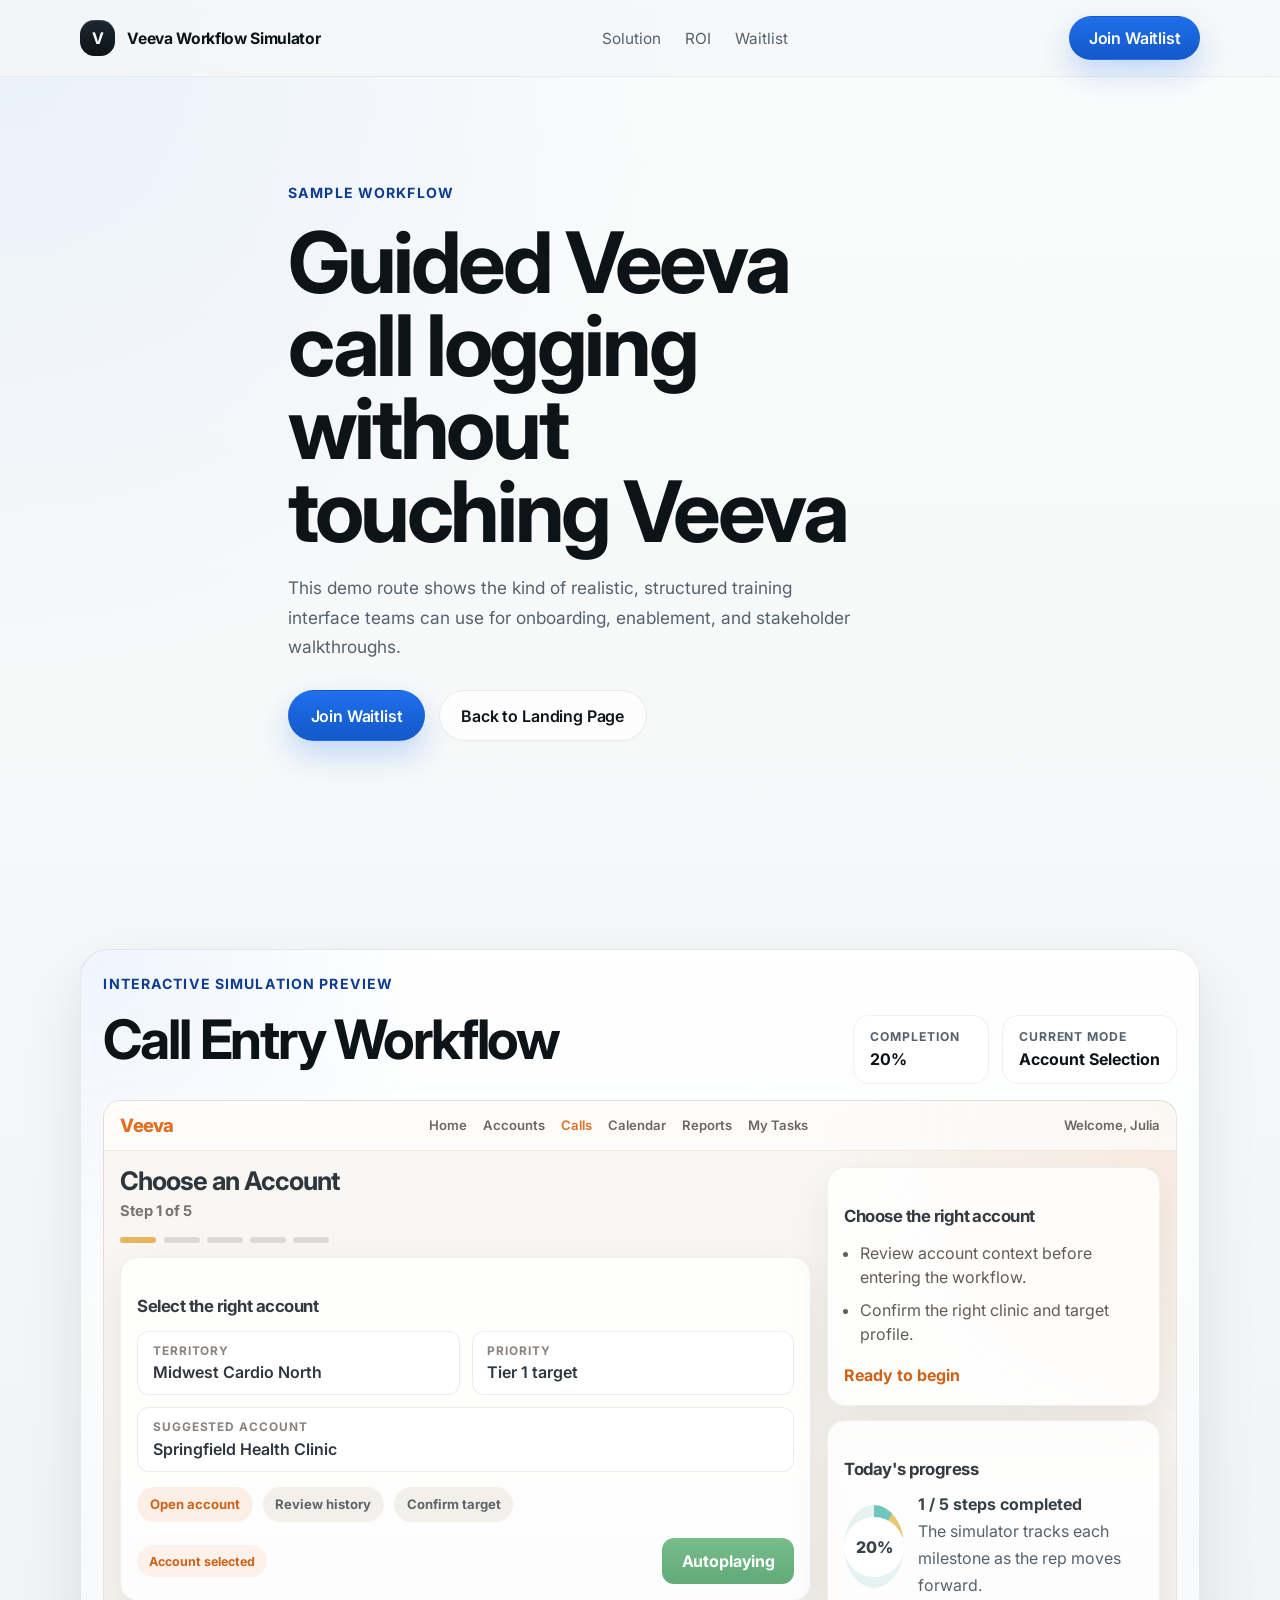
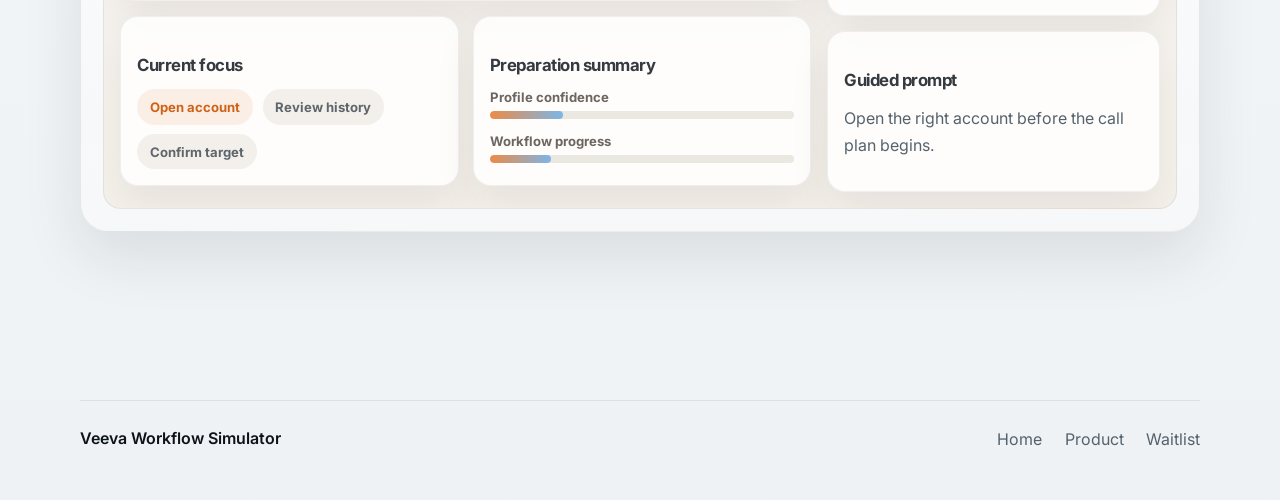
==== commit 0b52a705: "Auto play demo" ====
--- a/demo/index.html
+++ b/demo/index.html
@@ -64,16 +64,16 @@
                 <div class="demo-kpis">
                   <div>
                     <span>Completion</span>
-                    <strong>80%</strong>
+                    <strong data-demo-kpi-completion>20%</strong>
                   </div>
                   <div>
-                    <span>Scenario</span>
-                    <strong>Rep Training</strong>
+                    <span>Current mode</span>
+                    <strong data-demo-kpi-mode>Account Selection</strong>
                   </div>
                 </div>
               </div>
 
-              <div class="veeva-ui veeva-ui-full">
+              <div class="veeva-ui veeva-ui-full demo-animated-ui" data-demo-workflow>
                 <div class="veeva-shell">
                   <div class="veeva-topbar">
                     <div class="veeva-brand">Veeva</div>
@@ -92,74 +92,66 @@
                     <div class="veeva-main">
                       <div class="veeva-workflow-head">
                         <div>
-                          <h3>Log a Call</h3>
-                          <p>Step 2 of 5</p>
-                        </div>
-                        <div class="veeva-stepbar" aria-hidden="true">
+                          <h3 data-demo-title>Choose an Account</h3>
+                          <p data-demo-step-label>Step 1 of 5</p>
+                        </div>
+                        <div class="veeva-stepbar" aria-hidden="true" data-demo-stepbar>
                           <span class="active"></span>
-                          <span class="active"></span>
-                          <span></span>
-                          <span></span>
-                          <span></span>
-                        </div>
-                      </div>
-
-                      <div class="veeva-form-card">
-                        <h4>Enter Call Details</h4>
-                        <div class="veeva-form-grid">
+                          <span></span>
+                          <span></span>
+                          <span></span>
+                          <span></span>
+                        </div>
+                      </div>
+
+                      <div class="veeva-form-card demo-panel-swap" data-demo-panel>
+                        <h4 data-demo-card-title>Select the right account</h4>
+                        <div class="veeva-form-grid" data-demo-fields>
                           <div class="veeva-field">
-                            <label>Account</label>
+                            <label>Territory</label>
+                            <div>Midwest Cardio North</div>
+                          </div>
+                          <div class="veeva-field">
+                            <label>Priority</label>
+                            <div>Tier 1 target</div>
+                          </div>
+                          <div class="veeva-field veeva-field-wide">
+                            <label>Suggested account</label>
                             <div>Springfield Health Clinic</div>
                           </div>
-                          <div class="veeva-field">
-                            <label>Call Date</label>
-                            <div>Aug 15, 2024</div>
-                          </div>
-                          <div class="veeva-field">
-                            <label>Call Time</label>
-                            <div>3:00 PM</div>
-                          </div>
-                          <div class="veeva-field">
-                            <label>Call Type</label>
-                            <div>In-Person</div>
-                          </div>
-                          <div class="veeva-field veeva-field-wide">
-                            <label>Attendees</label>
-                            <div>Dr. Michael Harris</div>
-                          </div>
-                        </div>
-
-                        <div class="veeva-objectives">
-                          <span class="veeva-chip active">Discuss Product X</span>
-                          <span class="veeva-chip">Leave Samples</span>
-                          <span class="veeva-chip">Share Study Data</span>
+                        </div>
+
+                        <div class="veeva-objectives" data-demo-objectives>
+                          <span class="veeva-chip active">Open account</span>
+                          <span class="veeva-chip">Review history</span>
+                          <span class="veeva-chip">Confirm target</span>
                         </div>
 
                         <div class="veeva-form-actions">
-                          <span class="veeva-tag">Objectives selected</span>
-                          <button class="veeva-next-button" type="button">Next</button>
+                          <span class="veeva-tag" data-demo-tag>Account selected</span>
+                          <button class="veeva-next-button" type="button" disabled>Autoplaying</button>
                         </div>
                       </div>
 
                       <div class="veeva-bottom-panels">
-                        <div class="veeva-summary-card">
-                          <h4>Objectives</h4>
-                          <div class="veeva-chip-row">
-                            <span class="veeva-chip active">Discuss Product X</span>
-                            <span class="veeva-chip">Leave Samples</span>
-                            <span class="veeva-chip">Share Study Data</span>
-                          </div>
-                        </div>
-                        <div class="veeva-summary-card">
-                          <h4>Performance summary</h4>
-                          <div class="veeva-bars">
+                        <div class="veeva-summary-card demo-panel-swap" data-demo-summary-card>
+                          <h4 data-demo-summary-title>Current focus</h4>
+                          <div class="veeva-chip-row" data-demo-summary-chips>
+                            <span class="veeva-chip active">Open account</span>
+                            <span class="veeva-chip">Review history</span>
+                            <span class="veeva-chip">Confirm target</span>
+                          </div>
+                        </div>
+                        <div class="veeva-summary-card demo-panel-swap">
+                          <h4 data-demo-performance-title>Performance summary</h4>
+                          <div class="veeva-bars" data-demo-bars>
                             <div>
-                              <span>Steps completed</span>
-                              <i><b style="width: 80%"></b></i>
+                              <span>Profile confidence</span>
+                              <i><b style="width: 24%"></b></i>
                             </div>
                             <div>
-                              <span>Guidance followed</span>
-                              <i><b style="width: 92%"></b></i>
+                              <span>Workflow progress</span>
+                              <i><b style="width: 20%"></b></i>
                             </div>
                           </div>
                         </div>
@@ -167,31 +159,32 @@
                     </div>
 
                     <aside class="veeva-sidebar">
-                      <div class="veeva-side-card">
-                        <h4>Complete the call details</h4>
-                        <ul>
-                          <li>Fill out required fields to log a meeting with the clinic.</li>
-                          <li>Click next only after all required data is entered.</li>
+                      <div class="veeva-side-card demo-panel-swap">
+                        <h4 data-demo-side-title>Choose the right account</h4>
+                        <ul data-demo-side-list>
+                          <li>Review account context before entering the workflow.</li>
+                          <li>Confirm the right clinic and target profile.</li>
                         </ul>
-                        <p class="veeva-alert">Complete all required fields</p>
-                      </div>
-
-                      <div class="veeva-side-card">
-                        <h4>Today's progress</h4>
+                        <p class="veeva-alert" data-demo-alert>Ready to begin</p>
+                      </div>
+
+                      <div class="veeva-side-card demo-panel-swap">
+                        <h4 data-demo-progress-title>Today's progress</h4>
                         <div class="veeva-progress-ring">
-                          <div class="veeva-ring"><span>80%</span></div>
+                          <div class="veeva-ring" data-demo-ring><span data-demo-ring-value>20%</span></div>
                           <div class="veeva-progress-copy">
-                            <strong>2 / 5 steps completed</strong>
-                            <p>Progress updates live as learners move through each task.</p>
-                          </div>
-                        </div>
-                      </div>
-
-                      <div class="veeva-side-card">
-                        <h4>Guided prompt</h4>
-                        <p>
-                          Confirm the right clinic, choose the approved call type, and
-                          make sure the objective matches the discussion plan.
+                            <strong data-demo-progress-strong>1 / 5 steps completed</strong>
+                            <p data-demo-progress-copy>
+                              Progress updates live as learners move through each task.
+                            </p>
+                          </div>
+                        </div>
+                      </div>
+
+                      <div class="veeva-side-card demo-panel-swap">
+                        <h4 data-demo-guidance-title>Guided prompt</h4>
+                        <p data-demo-guidance-copy>
+                          Confirm the right clinic before moving forward.
                         </p>
                       </div>
                     </aside>
--- a/styles.css
+++ b/styles.css
@@ -370,6 +370,16 @@
     linear-gradient(180deg, #f9f7f4 0%, #f5f1eb 100%);
 }
 
+.demo-animated-ui::after {
+  content: "";
+  position: absolute;
+  inset: 0;
+  pointer-events: none;
+  background: linear-gradient(120deg, transparent 0%, rgba(255, 255, 255, 0.18) 45%, transparent 70%);
+  transform: translateX(-120%);
+  animation: demo-shimmer 5s ease-in-out infinite;
+}
+
 .veeva-shell {
   min-height: 100%;
 }
@@ -559,6 +569,11 @@
   cursor: pointer;
 }
 
+.veeva-next-button:disabled {
+  opacity: 0.88;
+  cursor: default;
+}
+
 .veeva-sidebar {
   display: grid;
   gap: 0.9rem;
@@ -733,6 +748,27 @@
   box-shadow: var(--shadow-lg);
 }
 
+.demo-panel-swap,
+[data-demo-title],
+[data-demo-step-label],
+[data-demo-progress-strong],
+[data-demo-progress-copy],
+[data-demo-guidance-copy] {
+  transition:
+    opacity 240ms ease,
+    transform 240ms ease;
+}
+
+.demo-is-transitioning .demo-panel-swap,
+.demo-is-transitioning [data-demo-title],
+.demo-is-transitioning [data-demo-step-label],
+.demo-is-transitioning [data-demo-progress-strong],
+.demo-is-transitioning [data-demo-progress-copy],
+.demo-is-transitioning [data-demo-guidance-copy] {
+  opacity: 0.68;
+  transform: translateY(4px);
+}
+
 .demo-stage-header {
   display: flex;
   flex-direction: column;
@@ -767,6 +803,18 @@
 .demo-kpis strong {
   color: var(--text);
   font-size: 1rem;
+}
+
+@keyframes demo-shimmer {
+  0%,
+  72%,
+  100% {
+    transform: translateX(-120%);
+  }
+
+  82% {
+    transform: translateX(120%);
+  }
 }
 
 .hero-shot-caption {
